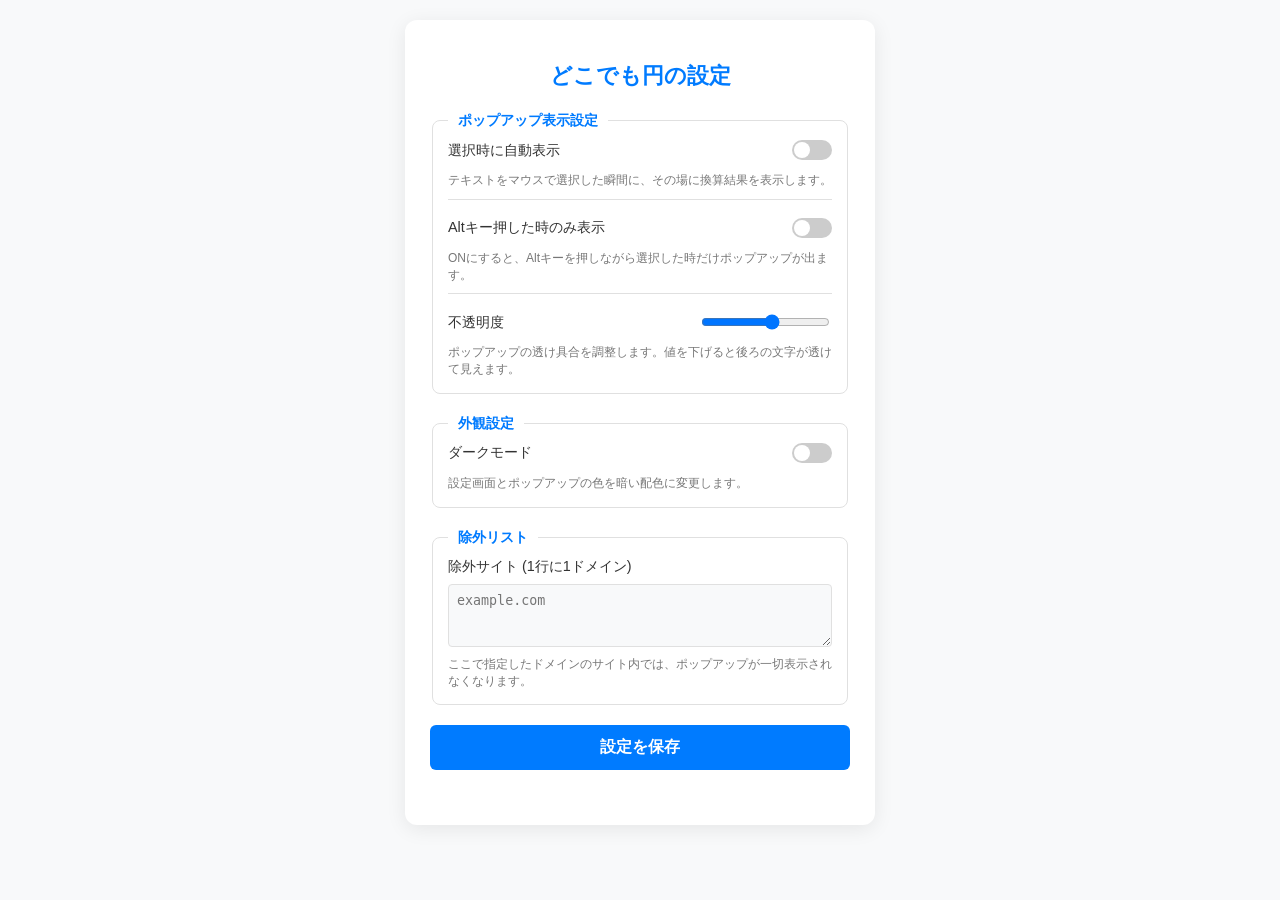
==== main/options.html @ 83127f3f "v1.2.0" ====
<!DOCTYPE html>
<html lang="ja">
<head>
  <meta charset="UTF-8">
  <title>どこでも円 - 設定</title>
  <link rel="stylesheet" href="css/options_style.css">
</head>
<body>
  <div class="container">
    <h1>どこでも円の設定</h1>

    <fieldset class="setting-group">
      <legend>ポップアップ表示設定</legend>
      
      <div class="setting-item-container">
        <div class="setting-item">
          <span class="setting-label">選択時に自動表示</span>
          <label class="switch">
            <input type="checkbox" id="auto-popup-switch">
            <span class="slider"></span>
          </label>
        </div>
        <p class="setting-desc">テキストをマウスで選択した瞬間に、その場に換算結果を表示します。</p>
      </div>
    
      <div id="popup-sub-settings">
        <div class="setting-item-container">
          <div class="setting-item">
            <span class="setting-label">Altキー押した時のみ表示</span>
            <label class="switch">
              <input type="checkbox" id="alt-key-switch">
              <span class="slider"></span>
            </label>
          </div>
          <p class="setting-desc">ONにすると、Altキーを押しながら選択した時だけポップアップが出ます。</p>
        </div>
    
        <div class="setting-item-container">
          <div class="setting-item">
            <span class="setting-label">不透明度</span>
            <input type="range" id="opacity-range" min="0.1" max="1.0" step="0.1">
          </div>
          <p class="setting-desc">ポップアップの透け具合を調整します。値を下げると後ろの文字が透けて見えます。</p>
        </div>
      </div>
    </fieldset>
    <fieldset class="setting-group">
      <legend>外観設定</legend>
      <div class="setting-item-container">
        <div class="setting-item">
          <span class="setting-label">ダークモード</span>
          <label class="switch">
            <input type="checkbox" id="dark-mode-switch">
            <span class="slider"></span>
          </label>
        </div>
        <p class="setting-desc">設定画面とポップアップの色を暗い配色に変更します。</p>
      </div>
    </fieldset>

    <fieldset class="setting-group">
      <legend>除外リスト</legend>
      <div class="setting-item-container" style="flex-direction: column; align-items: flex-start;">
        <span class="setting-label">除外サイト (1行に1ドメイン)</span>
        <textarea id="exclude-list" rows="3" placeholder="example.com"></textarea>
        <p class="setting-desc">ここで指定したドメインのサイト内では、ポップアップが一切表示されなくなります。</p>
      </div>
    </fieldset>

    <button id="save" class="save-btn">設定を保存</button>
    <div id="status" class="status"></div>
  </div>
  <script src="options.js"></script>
</body>
</html>
---- main/css/options_style.css ----
:root {
  --bg: #f8f9fa; --card: #ffffff; --text: #333; --accent: #007BFF; --border: #e0e0e0;
}
body.dark-mode {
  --bg: #1a1a1a; --card: #2d2d2d; --text: #f0f0f0; --accent: #3794ff; --border: #444;
}
body {
  background-color: var(--bg); color: var(--text);
  font-family: 'Segoe UI', sans-serif; display: flex; justify-content: center; padding: 20px; margin: 0;
}
.container {
  background: var(--card); padding: 25px; border-radius: 12px;
  box-shadow: 0 4px 20px rgba(0,0,0,0.08); width: 100%; max-width: 420px;
}
h1 { font-size: 1.4rem; margin-bottom: 20px; text-align: center; color: var(--accent); }

/* カテゴリーのスタイル */
.setting-group {
  border: 1px solid var(--border); border-radius: 8px;
  padding: 15px; margin-bottom: 20px;
}
.setting-group legend {
  font-weight: bold; padding: 0 10px; font-size: 0.9rem; color: var(--accent);
}

.setting-item {
  display: flex; justify-content: space-between; align-items: center; margin-bottom: 12px;
}
.setting-item:last-child { margin-bottom: 0; }
.setting-label { font-size: 0.9rem; }

input[type="number"] {
  width: 50px; padding: 5px; border: 1px solid var(--border); border-radius: 4px; background: var(--bg); color: var(--text);
}
textarea {
  width: 100%; margin-top: 8px; border: 1px solid var(--border); border-radius: 4px;
  background: var(--bg); color: var(--text); padding: 8px; box-sizing: border-box; resize: vertical;
}

/* スイッチ・ボタン類 */
.switch { position: relative; display: inline-block; width: 40px; height: 20px; }
.switch input { opacity: 0; width: 0; height: 0; }
.slider {
  position: absolute; cursor: pointer; top: 0; left: 0; right: 0; bottom: 0;
  background-color: #ccc; transition: .4s; border-radius: 20px;
}
.slider:before {
  position: absolute; content: ""; height: 16px; width: 16px; left: 2px; bottom: 2px;
  background-color: white; transition: .4s; border-radius: 50%;
}
input:checked + .slider { background-color: var(--accent); }
input:checked + .slider:before { transform: translateX(20px); }

.save-btn {
  width: 100%; padding: 12px; background: var(--accent); color: white;
  border: none; border-radius: 6px; cursor: pointer; font-size: 1rem; font-weight: bold;
}
.status { text-align: center; color: #28a745; margin-top: 10px; height: 20px; font-size: 0.85rem; }

.setting-item-container {
  margin-bottom: 18px;
  padding-bottom: 10px;
  border-bottom: 1px solid var(--border);
}
.setting-item-container:last-child {
  margin-bottom: 0;
  padding-bottom: 0;
  border-bottom: none;
}

.setting-desc {
  margin: 5px 0 0 0;
  font-size: 0.75rem;
  color: #777;
  line-height: 1.4;
}
body.dark-mode .setting-desc {
  color: #aaa;
}

.setting-group {
  padding: 10px 15px 15px 15px;
}

/* 無効化されたセクションの見た目 */
.disabled-fade {
  opacity: 0.4;
  pointer-events: none;
  filter: grayscale(1);
  transition: all 0.3s ease;
}


input:disabled {
  cursor: not-allowed;
}
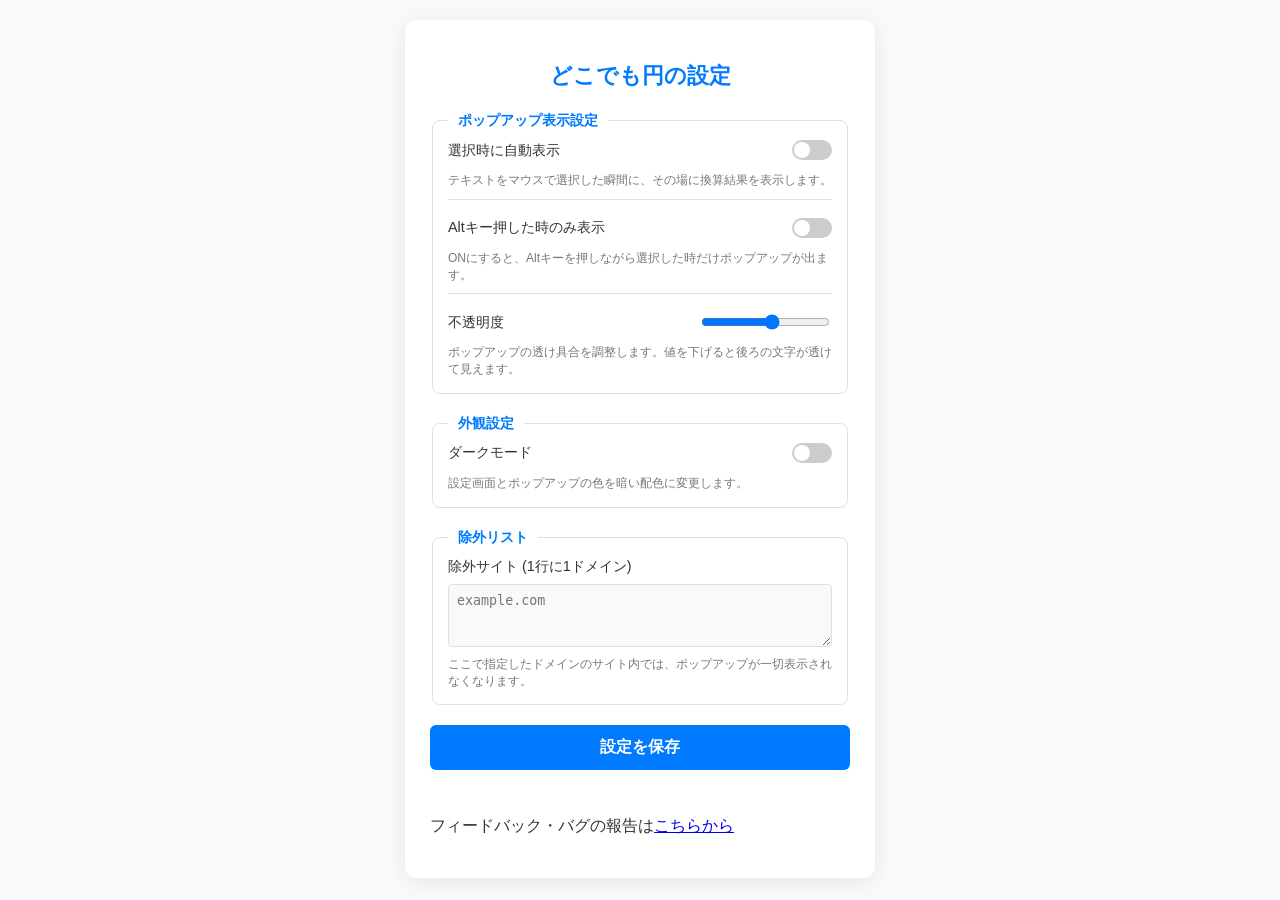
==== commit 7ecf1b9e: "v1.2.1" ====
--- a/main/options.html
+++ b/main/options.html
@@ -69,6 +69,7 @@
 
     <button id="save" class="save-btn">設定を保存</button>
     <div id="status" class="status"></div>
+    <p>フィードバック・バグの報告は<a href="https://github.com/kudaken0/dokodemo-en/issues" target="_blank">こちらから</a></p>
   </div>
   <script src="options.js"></script>
 </body>
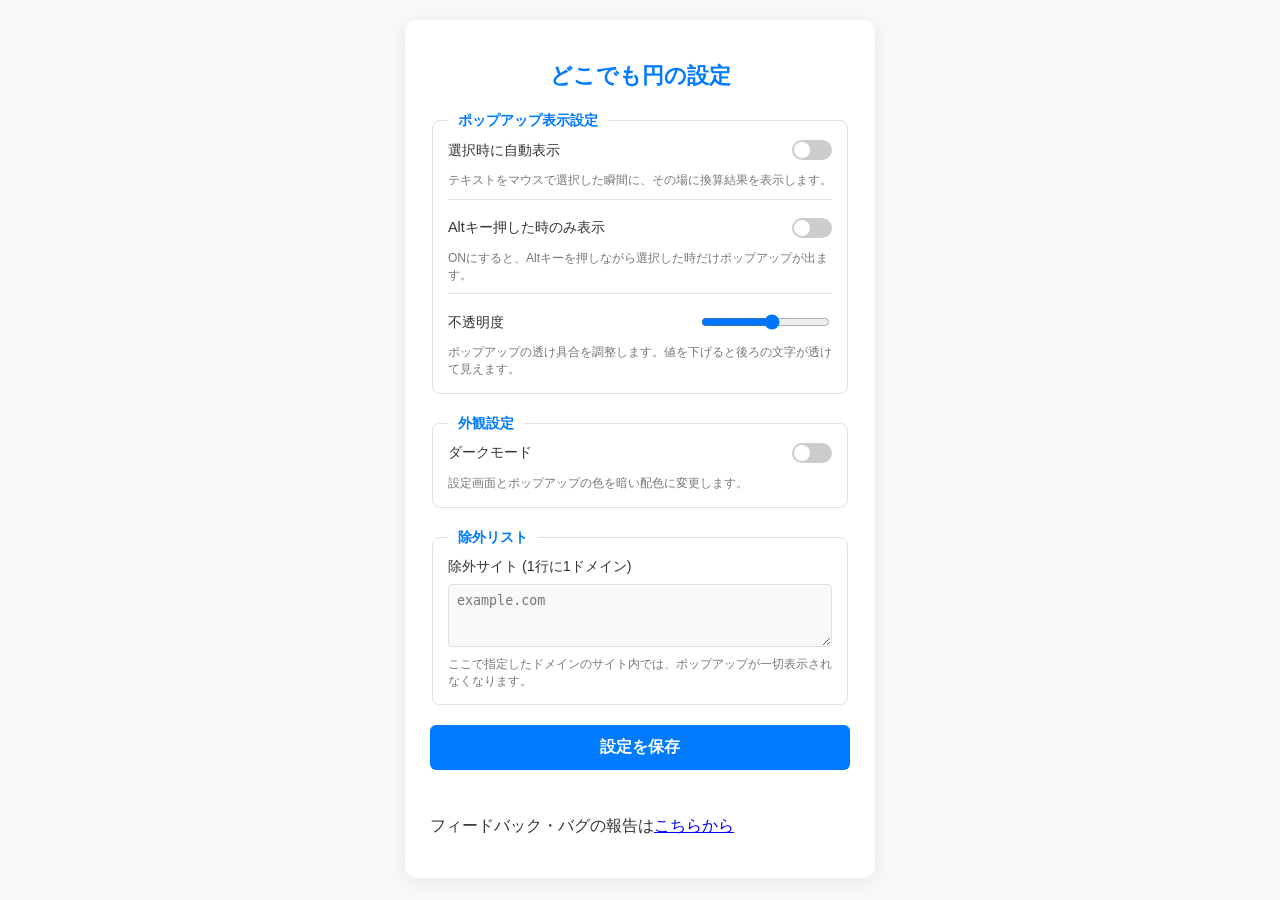
==== commit c8cac6b3: "v1.2.1" ====
--- a/main/options.html
+++ b/main/options.html
@@ -69,7 +69,7 @@
 
     <button id="save" class="save-btn">設定を保存</button>
     <div id="status" class="status"></div>
-    <p>フィードバック・バグの報告は<a href="https://github.com/kudaken0/dokodemo-en/issues" target="_blank">こちらから</a></p>
+    <p>フィードバック・バグの報告は<a href="https://github.com/kudaken0/dokodemo-en/issues" target="_blank" style="color: blue">こちらから</a></p>
   </div>
   <script src="options.js"></script>
 </body>
